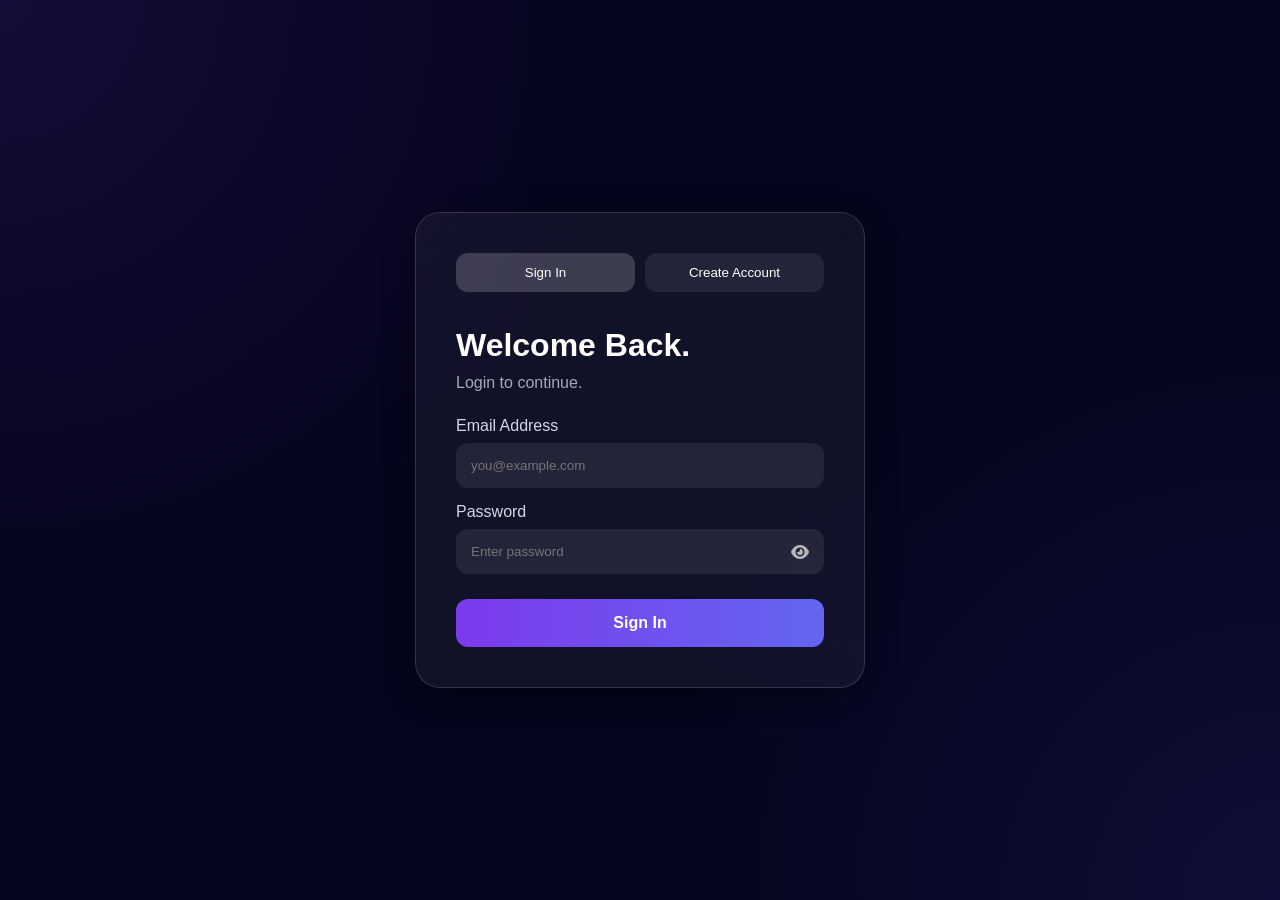
==== frontend/index.html @ 9bd552b6 "Authentication Project" ====
<!DOCTYPE html>
<html lang="en">
<head>
    <meta charset="UTF-8">
    <meta name="viewport" content="width=device-width, initial-scale=1.0">
    <title>Authentication</title>

    <link rel="stylesheet" href="style.css">

    <link
    rel="stylesheet"
    href="https://cdnjs.cloudflare.com/ajax/libs/font-awesome/6.5.1/css/all.min.css"
    />
</head>
<body>

<div class="container">

    <div class="card">

        <div class="tabs">
            <button class="tab active" id="loginTab">
                Sign In
            </button>

            <button class="tab" id="signupTab">
                Create Account
            </button>
        </div>

        <!-- LOGIN -->

        <form id="loginForm">

            <h1>Welcome Back.</h1>
            <p>Login to continue.</p>

            <label>Email Address</label>

            <input
            type="email"
            placeholder="you@example.com"
            required
            />

            <label>Password</label>

            <div class="password-box">
                <input
                type="password"
                id="loginPassword"
                placeholder="Enter password"
                required
                />

                <i class="fa-solid fa-eye eye"
                onclick="togglePassword('loginPassword',this)">
                </i>
            </div>

            <button class="main-btn">
                Sign In
            </button>

        </form>

        <!-- SIGNUP -->

        <form id="signupForm" class="hidden">

            <h1>Create Account</h1>
            <p>Create your new account.</p>

            <label>Full Name</label>

            <input
            type="text"
            id="signupName"
            placeholder="Enter your name"
            required
            />

            <label>Email Address</label>

            <input
            type="email"
            id="signupEmail"
            placeholder="you@example.com"
            required
            />

            <label>Password</label>

            <div class="password-box">

                <input
                type="password"
                id="signupPassword"
                placeholder="Minimum 8 characters"
                required
                />

                <i class="fa-solid fa-eye eye"
                onclick="togglePassword('signupPassword',this)">
                </i>

            </div>

            <small id="passwordMsg"></small>

            <label>Confirm Password</label>

            <div class="password-box">

                <input
                type="password"
                id="confirmPassword"
                placeholder="Confirm password"
                required
                />

                <i class="fa-solid fa-eye eye"
                onclick="togglePassword('confirmPassword',this)">
                </i>

            </div>

            <small id="confirmMsg"></small>

            <div class="captcha">

                <span id="captchaQuestion"></span>

                <input
                type="number"
                id="captchaAnswer"
                placeholder="Answer"
                required
                />

            </div>

            <button class="main-btn">
                Create Account
            </button>

        </form>

    </div>

</div>

<script src="script.js"></script>

</body>
</html>
---- frontend/style.css ----
*{
    margin:0;
    padding:0;
    box-sizing:border-box;
    font-family:'Segoe UI',sans-serif;
}

body{
    min-height:100vh;
    display:flex;
    justify-content:center;
    align-items:center;

    background:
    radial-gradient(circle at top,#321d70,#070017);

    overflow:hidden;
}

.container{
    width:100%;
    display:flex;
    justify-content:center;
    align-items:center;
}

.card{

    width:450px;

    padding:40px;

    border-radius:25px;

    background:
    rgba(255,255,255,0.05);

    backdrop-filter:blur(25px);

    border:1px solid rgba(255,255,255,0.15);

    box-shadow:
    0 8px 32px rgba(0,0,0,0.4);

}

.logo{
    color:white;
    font-weight:600;
    letter-spacing:3px;
    margin-bottom:25px;
}

.dot{
    width:10px;
    height:10px;
    background:#8b5cf6;
    display:inline-block;
    border-radius:50%;
    margin-right:10px;
}

.tabs{
    display:flex;
    gap:10px;
    margin-bottom:35px;
}

.tab{
    flex:1;
    padding:12px;
    border:none;
    cursor:pointer;
    border-radius:12px;
    background:rgba(255,255,255,0.08);
    color:white;
}

.active{
    background:rgba(255,255,255,0.18);
}

h1{
    color:white;
    margin-bottom:10px;
}

p{
    color:#a9a9b8;
    margin-bottom:25px;
}

label{
    display:block;
    color:#d6d6e5;
    margin-bottom:8px;
    margin-top:15px;
}

input{
    width:100%;
    padding:15px;
    border:none;
    outline:none;

    border-radius:12px;

    background:
    rgba(255,255,255,0.08);

    color:white;
}

.password-box{
    position:relative;
}

.eye{
    position:absolute;
    right:15px;
    top:50%;
    transform:translateY(-50%);
    color:#b8b8b8;
    cursor:pointer;
}

.main-btn{

    width:100%;

    padding:15px;

    margin-top:25px;

    border:none;

    border-radius:12px;

    font-size:16px;

    font-weight:600;

    color:white;

    cursor:pointer;

    background:
    linear-gradient(
    90deg,
    #7c3aed,
    #6366f1
    );

    transition:.3s;
}

.main-btn:hover{
    transform:translateY(-2px);
}

.hidden{
    display:none;
}

.captcha{
    margin-top:20px;
}

.captcha span{
    display:block;
    color:white;
    margin-bottom:10px;
}

small{
    display:block;
    margin-top:6px;
}

@media(max-width:500px){

.card{
    width:90%;
    padding:25px;
}

}
*{
    margin:0;
    padding:0;
    box-sizing:border-box;
    font-family:'Segoe UI',sans-serif;
}

body{
    min-height:100vh;
    display:flex;
    justify-content:center;
    align-items:center;

    background:
    radial-gradient(circle at top left,#7c3aed22,transparent 40%),
    radial-gradient(circle at bottom right,#4f46e522,transparent 40%),
    #05051d;

    color:white;
}

.dashboard-container{
    width:100%;
    display:flex;
    justify-content:center;
    align-items:center;
    padding:20px;
}

.dashboard-card{

    width:850px;

    backdrop-filter:blur(18px);

    background:rgba(255,255,255,0.05);

    border:1px solid rgba(255,255,255,0.1);

    border-radius:24px;

    padding:40px;

    box-shadow:
    0 8px 32px rgba(0,0,0,.3);
}

.logo{
    display:flex;
    align-items:center;
    gap:10px;
    margin-bottom:30px;
}

.dot{
    width:10px;
    height:10px;
    border-radius:50%;
    background:#8b5cf6;
}

.logo h3{
    color:#c4b5fd;
    letter-spacing:2px;
}

.header h1{
    font-size:36px;
    margin-bottom:10px;
}

.header p{
    color:#b4b4b4;
    margin-bottom:35px;
}

.profile-section{

    display:flex;
    align-items:center;

    gap:20px;

    margin-bottom:40px;
}

.profile-section{

    display:flex;
    align-items:center;

    gap:20px;

    margin-bottom:40px;
}

.profile-avatar{

    width:80px;
    height:80px;

    border-radius:50%;

    background:
    linear-gradient(
        135deg,
        #8b5cf6,
        #6366f1
    );
    display:flex;
    justify-content:center;
    align-items:center;

    font-size:26px;
    font-weight:bold;
}
.profile-circle {
    width: 90px;          /* Match the current width of your circle */
    height: 90px;         /* Match the current height of your circle */
    border-radius: 50%;   /* Makes the container a perfect circle */
    overflow: hidden;     /* Hides any part of the image that overflows */
    display: flex;
    align-items: center;
    justify-content: center;
    border: 3px solid #555353;
}

.profile-circle img {
    width: 100%;
    height: 100%;
    object-fit: cover;    /* Crops the image perfectly without distorting aspect ratio */
}


.profile-info h2{
    margin-bottom:8px;
}

.profile-info p{
    color:#b4b4b4;
}

.info-grid{

    display:grid;

    grid-template-columns:
    repeat(2,1fr);

    gap:20px;

    margin-bottom:30px;
}

.info-card{

    background:
    rgba(255,255,255,0.05);

    border:
    1px solid rgba(255,255,255,0.08);

    border-radius:18px;

    padding:20px;
}

.info-card h4{

    color:#c4b5fd;

    margin-bottom:10px;
}

.info-card p{
    color:white;
}

#logoutBtn{

    width:100%;

    border:none;

    padding:16px;

    border-radius:14px;

    cursor:pointer;

    font-size:16px;

    font-weight:600;

    color:white;

    background:
    linear-gradient(
    135deg,
    #8b5cf6,
    #6366f1
    );

    transition:.3s;
}

#logoutBtn:hover{
    transform:translateY(-2px);
}

@media(max-width:768px){

    .dashboard-card{
        width:100%;
        padding:25px;
    }

    .info-grid{
        grid-template-columns:1fr;
    }

    .profile-section{
        flex-direction:column;
        text-align:center;
    }
}
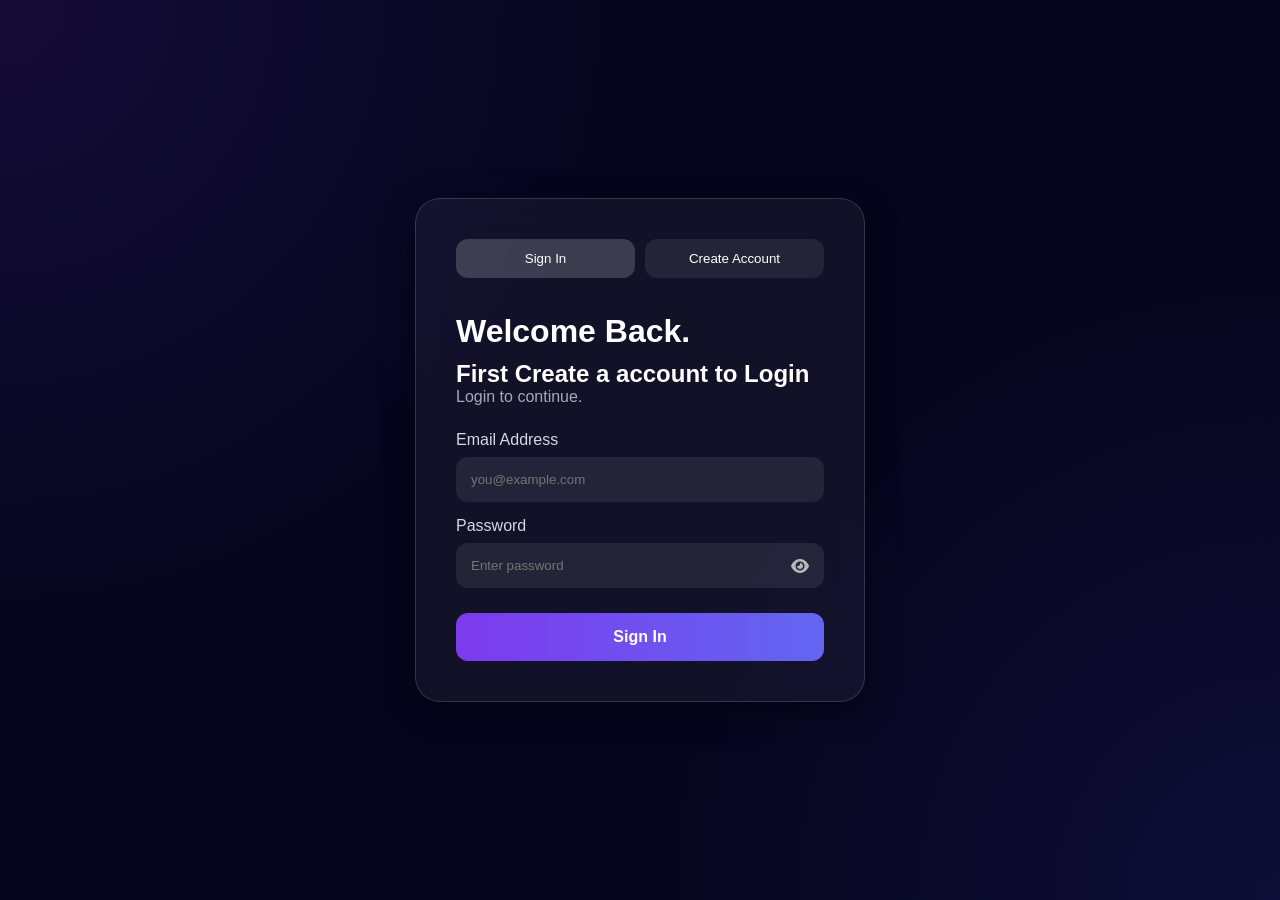
==== commit 15fd119b: "updated" ====
--- a/frontend/index.html
+++ b/frontend/index.html
@@ -33,6 +33,7 @@
         <form id="loginForm">
 
             <h1>Welcome Back.</h1>
+            <h2>First Create a account to Login</h2>
             <p>Login to continue.</p>
 
             <label>Email Address</label>
